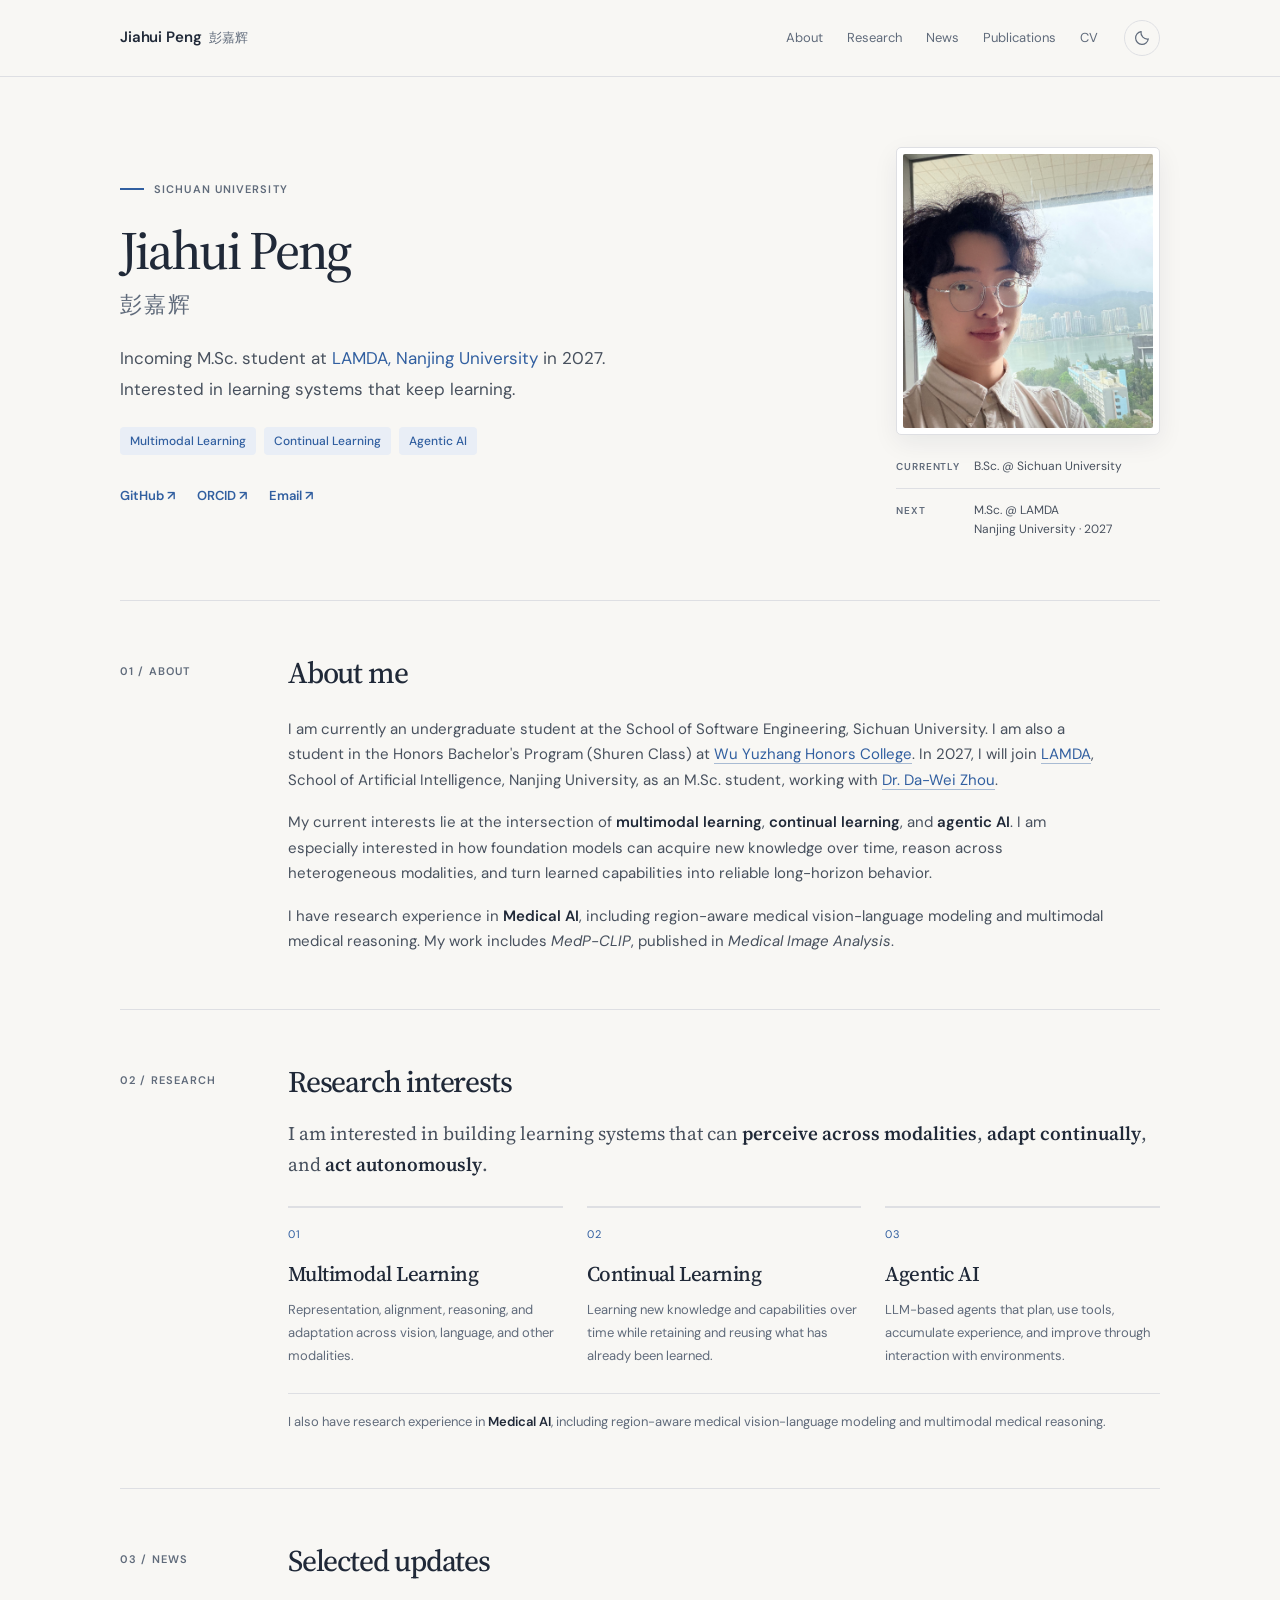
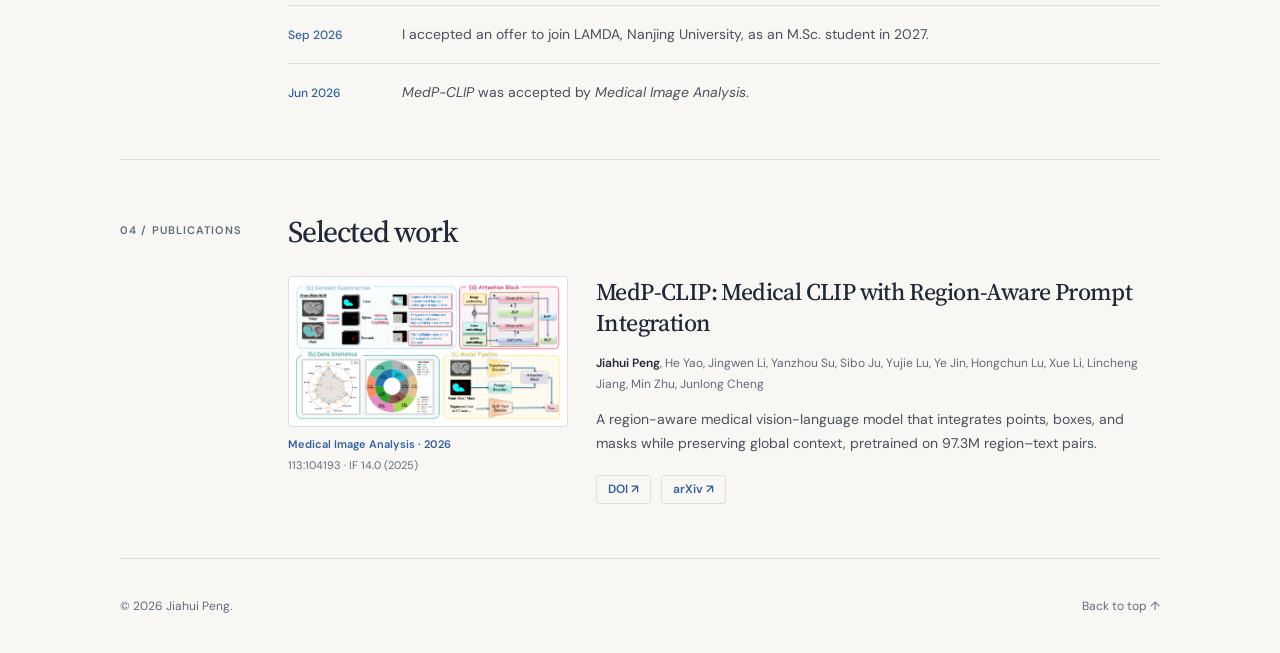
==== index.html @ 01989652 "Create academic homepage and CV" ====
<!doctype html>
<html lang="en">
<head>
  <meta charset="utf-8" />
  <meta name="viewport" content="width=device-width, initial-scale=1" />
  <meta name="description" content="Jiahui Peng — multimodal learning, continual learning, and agentic AI." />
  <meta name="theme-color" content="#f8f7f4" />
  <meta property="og:title" content="Jiahui Peng | 彭嘉辉" />
  <meta property="og:description" content="Multimodal Learning · Continual Learning · Agentic AI" />
  <meta property="og:type" content="website" />
  <meta property="og:url" content="https://jh-peng.github.io/" />
  <meta property="og:image" content="https://jh-peng.github.io/assets/ava.JPG" />
  <meta property="og:image:alt" content="Portrait of Jiahui Peng" />
  <link rel="canonical" href="https://jh-peng.github.io/" />
  <title>Jiahui Peng | 彭嘉辉</title>
  <link rel="icon" href="assets/favicon.svg" type="image/svg+xml" />
  <link rel="preconnect" href="https://fonts.googleapis.com" />
  <link rel="preconnect" href="https://fonts.gstatic.com" crossorigin />
  <link href="https://fonts.googleapis.com/css2?family=DM+Sans:wght@400;500;600;700&family=Source+Serif+4:opsz,wght@8..60,500;8..60,600&display=swap" rel="stylesheet" />
  <link rel="stylesheet" href="style.css" />
  <script src="script.js"></script>
</head>
<body>
  <a class="skip-link" href="#top">Skip to content</a>
  <header class="site-header">
    <div class="nav-wrap">
      <a class="brand" href="#top" aria-label="Jiahui Peng home">
        <span>Jiahui Peng <span class="brand-cn">彭嘉辉</span></span>
      </a>
      <button class="theme-toggle" type="button" aria-label="Switch to dark mode" aria-pressed="false" hidden>
        <svg class="icon-moon" viewBox="0 0 24 24" fill="none" stroke="currentColor" stroke-width="1.6" aria-hidden="true"><path d="M20.4 13.3A8.5 8.5 0 0 1 10.7 3.6a8.5 8.5 0 1 0 9.7 9.7Z" /></svg>
        <svg class="icon-sun" viewBox="0 0 24 24" fill="none" stroke="currentColor" stroke-width="1.6" aria-hidden="true"><circle cx="12" cy="12" r="4"/><path d="M12 2v2m0 16v2M2 12h2m16 0h2M4.9 4.9l1.4 1.4m11.4 11.4 1.4 1.4m0-14.2-1.4 1.4M6.3 17.7l-1.4 1.4"/></svg>
      </button>
      <nav class="nav" aria-label="Primary navigation">
        <a href="#about">About</a>
        <a href="#research">Research</a>
        <a href="#news">News</a>
        <a href="#publications">Publications</a>
        <a href="cv.html">CV</a>
      </nav>
    </div>
  </header>

  <main id="top" tabindex="-1">
    <section class="hero shell">
      <div class="hero-copy">
        <p class="eyebrow">Sichuan University</p>
        <h1>Jiahui Peng <span>彭嘉辉</span></h1>
        <p class="hero-lede">
          Incoming M.Sc. student at <a href="https://www.lamda.nju.edu.cn/" target="_blank" rel="noreferrer">LAMDA, Nanjing University</a> in 2027.<br />
          Interested in learning systems that keep learning.
        </p>
        <ul class="interest-tags" aria-label="Research interests">
          <li>Multimodal Learning</li>
          <li>Continual Learning</li>
          <li>Agentic AI</li>
        </ul>
        <div class="hero-links" aria-label="Profile links">
          <a href="https://github.com/jh-peng" target="_blank" rel="noreferrer">GitHub ↗</a>
          <a href="https://orcid.org/0009-0007-1012-2414" target="_blank" rel="noreferrer">ORCID ↗</a>
          <a href="mailto:jh.peng05@outlook.com">Email ↗</a>
        </div>
      </div>

      <aside class="identity-card" aria-label="Profile summary">
        <div class="portrait-frame">
          <img class="portrait" src="assets/ava.JPG" alt="Portrait of Jiahui Peng" title="Taken at S.H. Ho College, The Chinese University of Hong Kong." width="2316" height="3088" fetchpriority="high" />
        </div>
        <div class="identity-meta">
          <p class="identity-role">Currently</p>
          <p>B.Sc. @ Sichuan University</p>
          <div class="divider"></div>
          <p class="identity-role">Next</p>
          <p>M.Sc. @ LAMDA<br />Nanjing University · 2027</p>
        </div>
      </aside>
    </section>

    <section id="about" class="section shell two-col">
      <div class="section-kicker">01 / About</div>
      <div class="section-body prose">
        <h2>About me</h2>
        <p>
          I am currently an undergraduate student at the School of Software Engineering, Sichuan University.
          I am also a student in the Honors Bachelor's Program (Shuren Class) at
          <a href="https://www.scu.edu.cn/wyzxy/" target="_blank" rel="noreferrer">Wu Yuzhang Honors College</a>. In 2027,
          I will join <a href="https://www.lamda.nju.edu.cn/" target="_blank" rel="noreferrer">LAMDA</a>,
          School of Artificial Intelligence, Nanjing University, as an M.Sc. student, working with
          <a href="https://www.lamda.nju.edu.cn/zhoudw/" target="_blank" rel="noreferrer">Dr. Da-Wei Zhou</a>.
        </p>
        <p>
          My current interests lie at the intersection of <strong>multimodal learning</strong>,
          <strong>continual learning</strong>, and <strong>agentic AI</strong>. I am especially interested in
          how foundation models can acquire new knowledge over time, reason across heterogeneous modalities,
          and turn learned capabilities into reliable long-horizon behavior.
        </p>
        <p>
          I have research experience in <strong>Medical AI</strong>, including region-aware medical
          vision-language modeling and multimodal medical reasoning. My work includes <em>MedP-CLIP</em>,
          published in <em>Medical Image Analysis</em>.
        </p>
      </div>
    </section>

    <section id="research" class="section shell two-col">
      <div class="section-kicker">02 / Research</div>
      <div class="section-body">
        <h2>Research interests</h2>
        <p class="research-intro">
          I am interested in building learning systems that can <strong>perceive across modalities</strong>,
          <strong>adapt continually</strong>, and <strong>act autonomously</strong>.
        </p>
        <div class="research-grid">
          <article class="research-card">
            <span class="card-index">01</span>
            <h3>Multimodal Learning</h3>
            <p>Representation, alignment, reasoning, and adaptation across vision, language, and other modalities.</p>
          </article>
          <article class="research-card">
            <span class="card-index">02</span>
            <h3>Continual Learning</h3>
            <p>Learning new knowledge and capabilities over time while retaining and reusing what has already been learned.</p>
          </article>
          <article class="research-card">
            <span class="card-index">03</span>
            <h3>Agentic AI</h3>
            <p>LLM-based agents that plan, use tools, accumulate experience, and improve through interaction with environments.</p>
          </article>
        </div>
        <p class="research-note">
          I also have research experience in <strong>Medical AI</strong>, including region-aware medical
          vision-language modeling and multimodal medical reasoning.
        </p>
      </div>
    </section>

    <section id="news" class="section shell two-col">
      <div class="section-kicker">03 / News</div>
      <div class="section-body">
        <div class="section-title-row">
          <h2>Selected updates</h2>
        </div>
        <div class="timeline">
          <article class="timeline-item">
            <time datetime="2026-09">Sep 2026</time>
            <p>I accepted an offer to join LAMDA, Nanjing University, as an M.Sc. student in 2027.</p>
          </article>
          <article class="timeline-item">
            <time datetime="2026-06">Jun 2026</time>
            <p><em>MedP-CLIP</em> was accepted by <em>Medical Image Analysis</em>.</p>
          </article>
        </div>
      </div>
    </section>

    <section id="publications" class="section shell two-col publication-section">
      <div class="section-kicker">04 / Publications</div>
      <div class="section-body">
        <h2>Selected work</h2>
        <article class="publication-card">
          <figure class="pub-figure">
            <a class="pub-visual" href="assets/medp-clip-figure2.png" target="_blank" rel="noreferrer" aria-label="View MedP-CLIP Figure 2 at full size">
              <img src="assets/medp-clip-figure2.png" alt="MedP-CLIP Figure 2: dataset construction, data statistics, model pipeline, and attention block" width="2381" height="1226" loading="lazy" />
            </a>
            <figcaption>
              <span class="pub-venue">Medical Image Analysis · 2026</span>
              <span class="pub-metrics">113:104193 · IF 14.0 (2025)</span>
            </figcaption>
          </figure>
          <div class="pub-copy">
            <h3>MedP-CLIP: Medical CLIP with Region-Aware Prompt Integration</h3>
            <p class="authors"><strong>Jiahui Peng</strong>, He Yao, Jingwen Li, Yanzhou Su, Sibo Ju, Yujie Lu, Ye Jin, Hongchun Lu, Xue Li, Lincheng Jiang, Min Zhu, Junlong Cheng</p>
            <p class="pub-desc">
              A region-aware medical vision-language model that integrates points, boxes, and masks while preserving global context, pretrained on 97.3M region–text pairs.
            </p>
            <div class="pub-links">
              <a href="https://doi.org/10.1016/j.media.2026.104193" target="_blank" rel="noreferrer">DOI ↗</a>
              <a href="https://arxiv.org/abs/2604.11197" target="_blank" rel="noreferrer">arXiv ↗</a>
            </div>
          </div>
        </article>
      </div>
    </section>
  </main>

  <footer class="site-footer shell">
    <p>© <span id="year"></span> Jiahui Peng.</p>
    <a class="back-to-top" href="#top">Back to top ↑</a>
  </footer>
</body>
</html>
---- style.css ----
:root {
  color-scheme: light;
  --bg: #f8f7f4;
  --surface: #eeeff3;
  --ink: #202938;
  --body: #48515e;
  --muted: #606b7b;
  --line: #dedfe3;
  --accent: #315fa0;
  --accent-soft: #e9eef6;
  --portrait-border: #fff;
  --serif: "Source Serif 4", Georgia, serif;
  --sans: "DM Sans", -apple-system, BlinkMacSystemFont, "Segoe UI", sans-serif;
  --max: 1040px;
}

:root[data-theme="dark"] {
  color-scheme: dark;
  --bg: #171b24;
  --surface: #202736;
  --ink: #e8ebf2;
  --body: #bdc5d2;
  --muted: #a0adbf;
  --line: #333d4d;
  --accent: #9ebff2;
  --accent-soft: #24334a;
  --portrait-border: #333d4d;
}

* { box-sizing: border-box; }
html { scroll-behavior: auto; scroll-padding-top: 100px; }
body {
  margin: 0;
  background: var(--bg);
  color: var(--ink);
  font-family: var(--sans);
  font-size: 15px;
  line-height: 1.7;
  -webkit-font-smoothing: antialiased;
}
a { color: var(--accent); text-decoration-color: color-mix(in srgb, var(--accent) 40%, transparent); text-underline-offset: 4px; }
a:hover { text-decoration-color: var(--accent); }
button { font: inherit; }
[hidden] { display: none !important; }
.shell { width: min(calc(100% - 64px), var(--max)); margin: 0 auto; }
.skip-link { position: fixed; left: 20px; top: -100px; z-index: 50; padding: 10px 16px; background: var(--bg); border: 1px solid var(--accent); }
.skip-link:focus { top: 12px; }

.site-header {
  position: sticky;
  top: 0;
  z-index: 20;
  background: color-mix(in srgb, var(--bg) 94%, transparent);
  backdrop-filter: blur(16px);
  border-bottom: 1px solid var(--line);
}
.nav-wrap {
  width: min(calc(100% - 64px), var(--max));
  min-height: 76px;
  margin: 0 auto;
  display: flex;
  align-items: center;
  gap: 26px;
}
.brand { display: inline-flex; align-items: center; gap: 11px; color: var(--ink); text-decoration: none; font-weight: 600; letter-spacing: -.01em; margin-right: auto; }
.brand-cn { color: var(--muted); font-size: 13px; font-weight: 500; margin-left: 4px; }
.nav { display: flex; gap: 24px; font-size: 13px; order: 1; }
.nav a { position: relative; text-decoration: none; color: var(--muted); padding: 8px 0; }
.nav a:hover, .nav a[aria-current] { color: var(--accent); }
.nav a[aria-current]::after { content: ""; position: absolute; bottom: 2px; left: 0; right: 0; height: 2px; background: var(--accent); }
.theme-toggle { order: 2; width: 36px; height: 36px; display: grid; place-items: center; flex-shrink: 0; border: 1px solid var(--line); border-radius: 50%; color: var(--muted); background: transparent; cursor: pointer; }
.theme-toggle:hover { color: var(--accent); background: var(--accent-soft); }
.theme-toggle svg { width: 18px; height: 18px; }
.icon-sun, [data-theme="dark"] .icon-moon { display: none; }
[data-theme="dark"] .icon-sun { display: block; }

.hero {
  padding: 70px 0 60px;
  display: grid;
  grid-template-columns: minmax(0, 1fr) 264px;
  gap: clamp(40px, 7vw, 92px);
  align-items: center;
  border-bottom: 1px solid var(--line);
}
.eyebrow, .section-kicker, .pub-venue, .identity-role { font-size: 11px; font-weight: 600; letter-spacing: .1em; text-transform: uppercase; color: var(--muted); }
.eyebrow { display: flex; align-items: center; gap: 10px; margin: 0 0 22px; }
.eyebrow::before { content: ""; width: 24px; height: 2px; background: var(--accent); flex-shrink: 0; }
.hero h1, .section-body h2 { font-family: var(--serif); font-weight: 500; letter-spacing: -.04em; }
.hero h1 { margin: 0 0 26px; font-size: clamp(40px, 5vw, 54px); line-height: 1.12; }
.hero h1 span { display: block; color: var(--muted); font-size: 22px; letter-spacing: .1em; margin-top: 12px; font-family: var(--sans); font-weight: 400; }
.hero-lede { margin: 0; font-size: 17px; line-height: 1.8; color: var(--body); }
.hero-lede a { text-decoration: none; }
.interest-tags { display: flex; flex-wrap: wrap; gap: 8px; padding: 0; margin: 22px 0 0; list-style: none; }
.interest-tags li { padding: 4px 10px; color: var(--accent); background: var(--accent-soft); border-radius: 4px; font-size: 12px; font-weight: 500; }
.hero-links { display: flex; gap: 22px; flex-wrap: wrap; margin-top: 30px; font-size: 13px; }
.hero-links a, .pub-links a { font-weight: 600; text-decoration: none; }
.hero-links a:hover, .pub-links a:hover { text-decoration: underline; }
.portrait-frame { padding: 6px; background: var(--portrait-border); border: 1px solid var(--line); border-radius: 5px; box-shadow: 0 8px 26px rgb(16 32 55 / 7%); }
.portrait { display: block; width: 100%; height: 274px; object-fit: cover; object-position: 50% 78%; border-radius: 2px; }
.identity-meta { margin-top: 22px; color: var(--body); font-size: 12px; line-height: 1.6; display: grid; grid-template-columns: 62px minmax(0, 1fr); gap: 5px 16px; }
.identity-meta p { margin: 0; }
.identity-role { font-size: 10px; letter-spacing: .09em; grid-column: 1; padding-top: 2px; }
.identity-meta > p:not(.identity-role) { grid-column: 2; }
.divider { height: 1px; background: var(--line); margin: 7px 0; grid-column: 1 / -1; }

.section { padding: 54px 0; display: grid; grid-template-columns: 132px minmax(0, 1fr); gap: 36px; border-bottom: 1px solid var(--line); }
.section-kicker { padding-top: 7px; }
.section-body h2 { font-size: 30px; line-height: 1.2; margin: 0 0 26px; }
.prose { max-width: 820px; }
.prose p { margin: 0 0 17px; font-size: 15px; color: var(--body); }
.prose p:last-child { margin-bottom: 0; }
.prose strong { color: var(--ink); font-weight: 600; }
.research-intro { margin: -8px 0 26px; color: var(--body); font-family: var(--serif); font-size: 19px; line-height: 1.65; }
.research-intro strong { color: var(--ink); font-weight: 600; }
.research-grid { display: grid; grid-template-columns: repeat(3, minmax(0, 1fr)); gap: 24px; }
.research-card { padding-top: 17px; border-top: 2px solid var(--line); }
.card-index { display: block; margin-bottom: 16px; color: var(--accent); font-size: 11px; letter-spacing: .08em; }
.research-card h3 { font-family: var(--serif); font-weight: 500; font-size: 21px; line-height: 1.3; margin: 0 0 12px; letter-spacing: -.025em; }
.research-card p { margin: 0; color: var(--muted); font-size: 13px; line-height: 1.75; }
.research-note { margin: 26px 0 0; padding-top: 17px; border-top: 1px solid var(--line); color: var(--muted); font-size: 13px; }
.research-note strong { color: var(--ink); font-weight: 600; }
.timeline { border-top: 1px solid var(--line); }
.timeline-item { display: grid; grid-template-columns: 90px 1fr; gap: 24px; padding: 17px 0; border-bottom: 1px solid var(--line); }
.timeline-item:last-child { border-bottom: 0; padding-bottom: 0; }
.timeline-item time { font-size: 12px; font-weight: 500; color: var(--accent); padding-top: 2px; }
.timeline-item p { margin: 0; font-size: 14px; color: var(--body); }
.publication-card { display: grid; grid-template-columns: 280px minmax(0, 1fr); gap: 28px; }
.pub-figure { margin: 0; align-self: start; }
.pub-visual { display: block; padding: 6px; background: #fff; border: 1px solid var(--line); border-radius: 3px; }
.pub-visual:hover { border-color: var(--accent); }
.pub-visual img { display: block; width: 100%; height: auto; }
.pub-figure figcaption { margin-top: 9px; font-size: 11px; color: var(--muted); line-height: 1.6; }
.pub-venue { display: block; font-size: 11px; letter-spacing: 0; text-transform: none; color: var(--accent); }
.pub-metrics { display: block; margin-top: 3px; }
.pub-copy h3 { font-family: var(--serif); font-weight: 500; font-size: 24px; line-height: 1.3; letter-spacing: -.025em; margin: 0 0 14px; }
.authors { color: var(--muted); font-size: 12px; line-height: 1.8; margin: 0; }
.authors strong { color: var(--ink); font-weight: 600; }
.pub-desc { color: var(--body); font-size: 14px; margin: 12px 0 0; }
.pub-links { display: flex; gap: 10px; margin-top: 20px; font-size: 12px; }
.pub-links a { border: 1px solid var(--line); padding: 3px 11px; border-radius: 3px; }
.pub-links a:hover { background: var(--accent-soft); text-decoration: none; border-color: var(--accent); }
.site-footer { min-height: 94px; display: flex; justify-content: space-between; align-items: center; gap: 24px; color: var(--muted); font-size: 12px; }
.back-to-top { color: var(--muted); text-decoration: none; }
.back-to-top:hover { color: var(--accent); }
a:focus-visible, button:focus-visible { outline: 2px solid var(--accent); outline-offset: 5px; }
main:focus { outline: none; }
::selection { background: var(--accent); color: var(--bg); }

.cv-header { padding: 58px 0 40px; border-bottom: 1px solid var(--line); }
.cv-header .eyebrow { gap: 8px; margin-bottom: 18px; }
.cv-header h1 { margin: 0; font-family: var(--serif); font-size: clamp(36px, 4vw, 46px); font-weight: 500; line-height: 1.2; letter-spacing: -.04em; }
.cv-toc { display: flex; gap: 22px; margin-top: 22px; font-size: 13px; }
.cv-toc a { text-decoration: none; }
.cv-toc a:hover { text-decoration: underline; }
.cv-entries { border-top: 1px solid var(--line); }
.cv-entry { display: grid; grid-template-columns: 56px minmax(0, 1fr) 152px; column-gap: 20px; row-gap: 8px; padding: 24px 0; border-bottom: 1px solid var(--line); }
.cv-logo { display: block; width: 56px; height: 56px; object-fit: contain; padding: 3px; background: #fff; border-radius: 4px; }
.cv-entry-copy { min-width: 0; }
.cv-entry:last-child { border-bottom: 0; padding-bottom: 0; }
.cv-entry h3 { margin: 0 0 4px; font-family: var(--serif); font-weight: 500; font-size: 23px; line-height: 1.3; letter-spacing: -.025em; }
.cv-entry p { margin: 0; }
.cv-school { color: var(--muted); font-size: 14px; }
.cv-degree { color: var(--body); font-size: 14px; padding-top: 10px; }
.cv-status { display: inline-block; margin-left: 8px; padding: 1px 7px; border-radius: 3px; background: var(--accent-soft); color: var(--accent); font-size: 10px; vertical-align: 1px; }
.cv-detail { color: var(--muted); font-size: 13px; padding-top: 6px; }
.cv-academic { color: var(--body); font-size: 13px; padding-top: 10px; }
.cv-academic strong { color: var(--ink); font-weight: 600; }
.cv-academic span { padding: 0 6px; color: var(--muted); }
.cv-date { text-align: right; color: var(--accent); font-size: 12px; padding-top: 4px; }
.cv-honors { border-top: 1px solid var(--line); }
.cv-honor { display: grid; grid-template-columns: 72px minmax(0, 1fr); gap: 24px; padding: 17px 0; border-bottom: 1px solid var(--line); }
.cv-honor:last-child { border-bottom: 0; padding-bottom: 0; }
.cv-honor time { color: var(--accent); font-size: 11px; padding-top: 3px; text-transform: uppercase; white-space: nowrap; }
.cv-honor p { margin: 0; color: var(--body); font-size: 14px; }

@media (max-width: 900px) {
  .brand-cn { display: none; }
  .nav-wrap { gap: 20px; }
  .nav { gap: 20px; }
  .hero { grid-template-columns: minmax(0, 1fr) 224px; gap: 36px; padding: 52px 0; }
  .portrait { height: 240px; }
  .hero-lede { font-size: 15px; }
  .identity-meta { grid-template-columns: 62px minmax(0, 1fr); gap: 5px 12px; }
  .section { grid-template-columns: 105px minmax(0, 1fr); gap: 24px; padding: 44px 0; }
  .research-grid { gap: 18px; }
  .research-card h3 { font-size: 19px; }
  .publication-card { grid-template-columns: 1fr; gap: 24px; }
  .pub-figure { width: 100%; max-width: 480px; }
}

@media (max-width: 680px) {
  html { scroll-padding-top: 130px; }
  .shell, .nav-wrap { width: calc(100% - 40px); }
  .nav-wrap { flex-wrap: wrap; gap: 8px 16px; padding: 12px 0 8px; }
  .brand { font-size: 14px; }
  .brand-cn { display: inline; font-size: 12px; }
  .theme-toggle { order: 0; width: 32px; height: 32px; }
  .nav { order: 1; width: 100%; justify-content: space-between; gap: 12px; font-size: 12px; }
  .hero { grid-template-columns: minmax(0, 1fr) 166px; gap: 26px; padding: 40px 0; align-items: start; }
  .hero h1 { font-size: 35px; }
  .hero h1 span { font-size: 19px; }
  .eyebrow { line-height: 1.7; font-size: 10px; margin-bottom: 16px; gap: 8px; }
  .eyebrow::before { width: 16px; }
  .hero-lede { font-size: 14px; }
  .interest-tags { gap: 6px; margin-top: 18px; }
  .interest-tags li { font-size: 11px; }
  .hero-links { gap: 16px; margin-top: 22px; }
  .portrait { height: 184px; }
  .identity-meta { margin-top: 16px; grid-template-columns: 1fr; font-size: 11px; }
  .identity-role, .identity-meta > p:not(.identity-role) { grid-column: 1; }
  .divider { margin: 5px 0; }
  .section { grid-template-columns: 1fr; gap: 14px; padding: 36px 0; }
  .section-kicker { padding-top: 0; font-size: 10px; }
  .section-body h2 { font-size: 28px; margin-bottom: 22px; }
  .research-card h3 { font-size: 20px; }
  .publication-card { gap: 20px; }
  .pub-copy h3 { font-size: 22px; }
  .cv-header { padding: 38px 0 30px; }
  .cv-entry { grid-template-columns: 48px minmax(0, 1fr) 114px; column-gap: 16px; }
  .cv-logo { width: 48px; height: 48px; }
  .cv-entry h3 { font-size: 22px; }
}

@media (max-width: 480px) {
  .hero { display: flex; flex-direction: column; gap: 32px; }
  .hero h1 { font-size: 42px; margin-bottom: 22px; }
  .hero h1 span { font-size: 20px; }
  .hero-lede { font-size: 15px; }
  .identity-card { display: grid; grid-template-columns: 152px minmax(0, 1fr); gap: 22px; align-items: center; width: 100%; }
  .portrait { height: 172px; }
  .identity-meta { margin-top: 0; font-size: 12px; }
  .research-grid { grid-template-columns: 1fr; gap: 22px; }
  .research-card { display: grid; grid-template-columns: 26px minmax(0, 1fr); column-gap: 12px; }
  .card-index { grid-row: 1 / 3; padding-top: 3px; margin: 0; }
  .research-card h3, .research-card p { grid-column: 2; }
  .research-card h3 { margin-bottom: 8px; }
  .timeline-item { grid-template-columns: 68px minmax(0, 1fr); gap: 16px; }
  .publication-card { grid-template-columns: 1fr; gap: 22px; }
  .pub-copy h3 { font-size: 24px; }
  .site-footer { min-height: 84px; font-size: 11px; gap: 12px; }
  .cv-entry { grid-template-columns: 44px minmax(0, 1fr); column-gap: 14px; }
  .cv-logo { width: 44px; height: 44px; }
  .cv-date { grid-column: 2; text-align: left; padding-top: 0; }
}

@media (max-width: 360px) {
  .shell, .nav-wrap { width: calc(100% - 32px); }
  .brand-cn { display: none; }
  .hero h1 { font-size: 38px; }
  .identity-card { grid-template-columns: 126px minmax(0, 1fr); gap: 16px; }
  .portrait { height: 154px; }
}
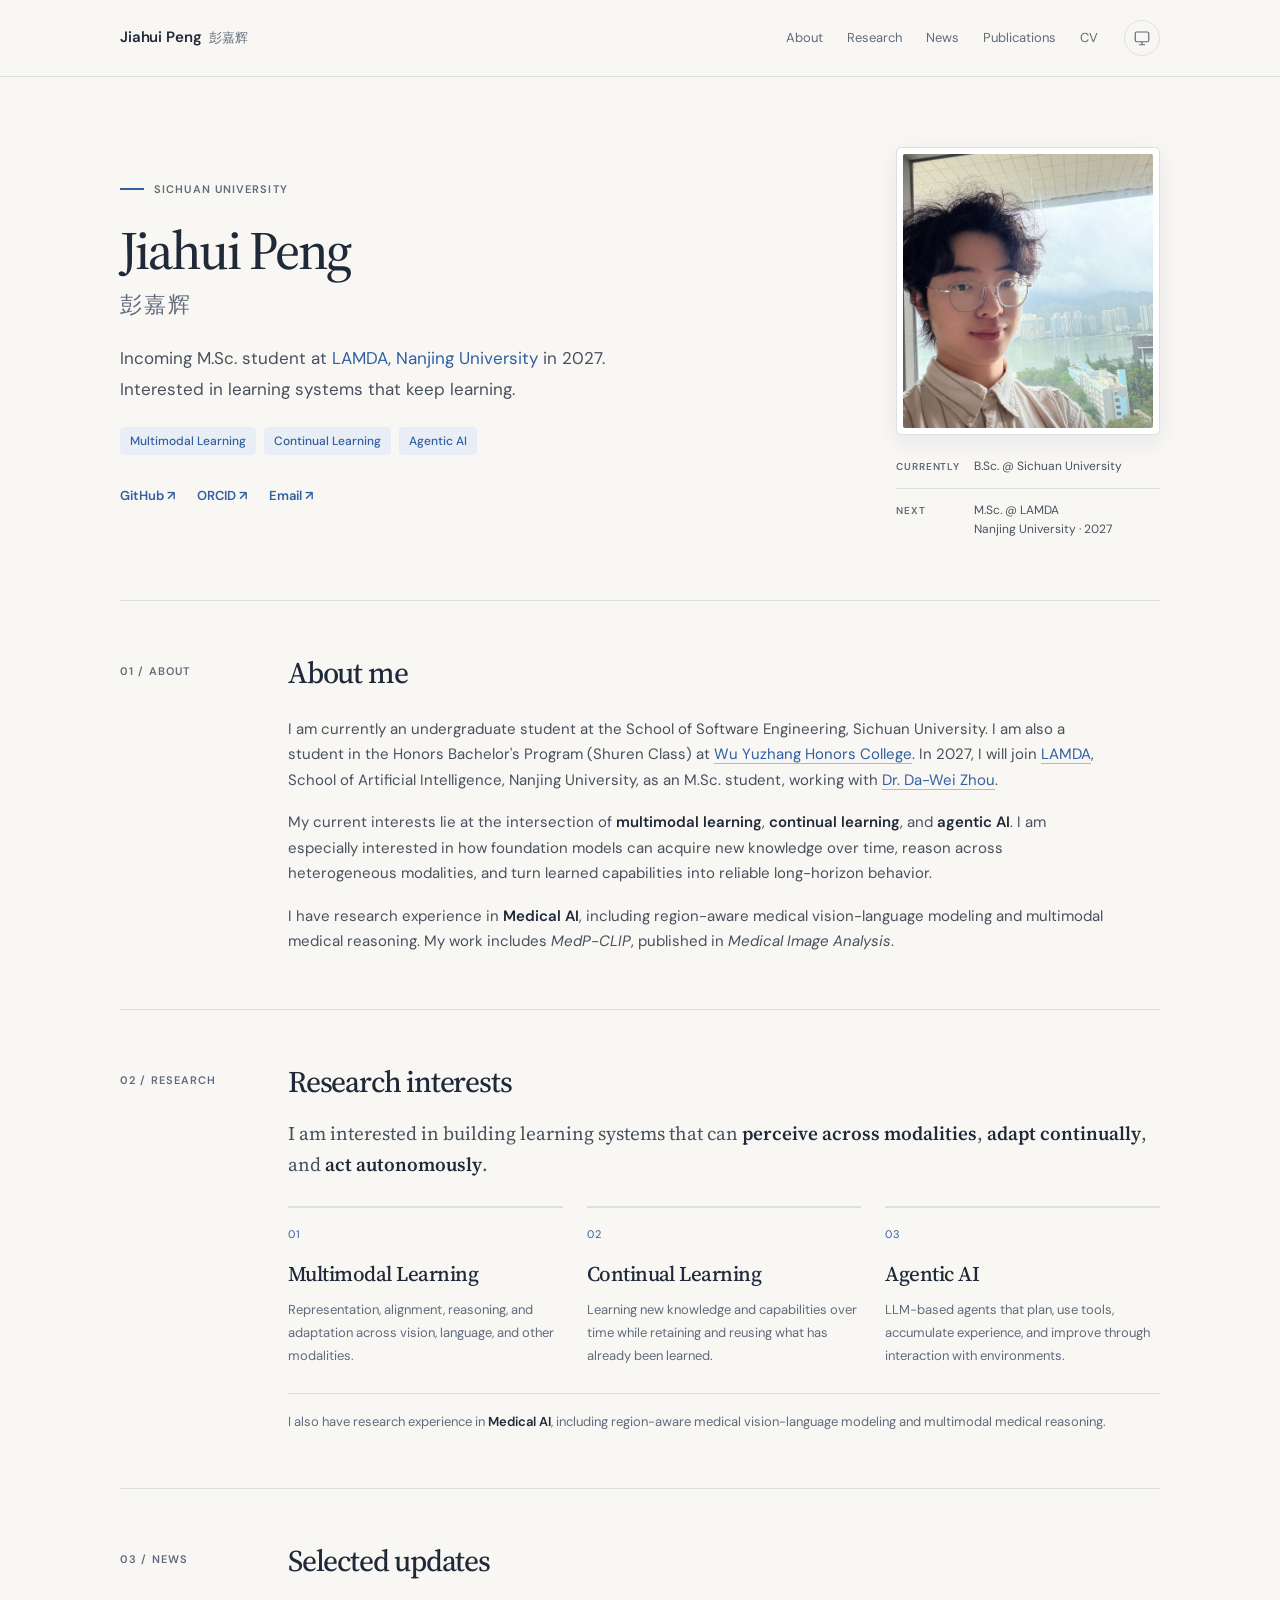
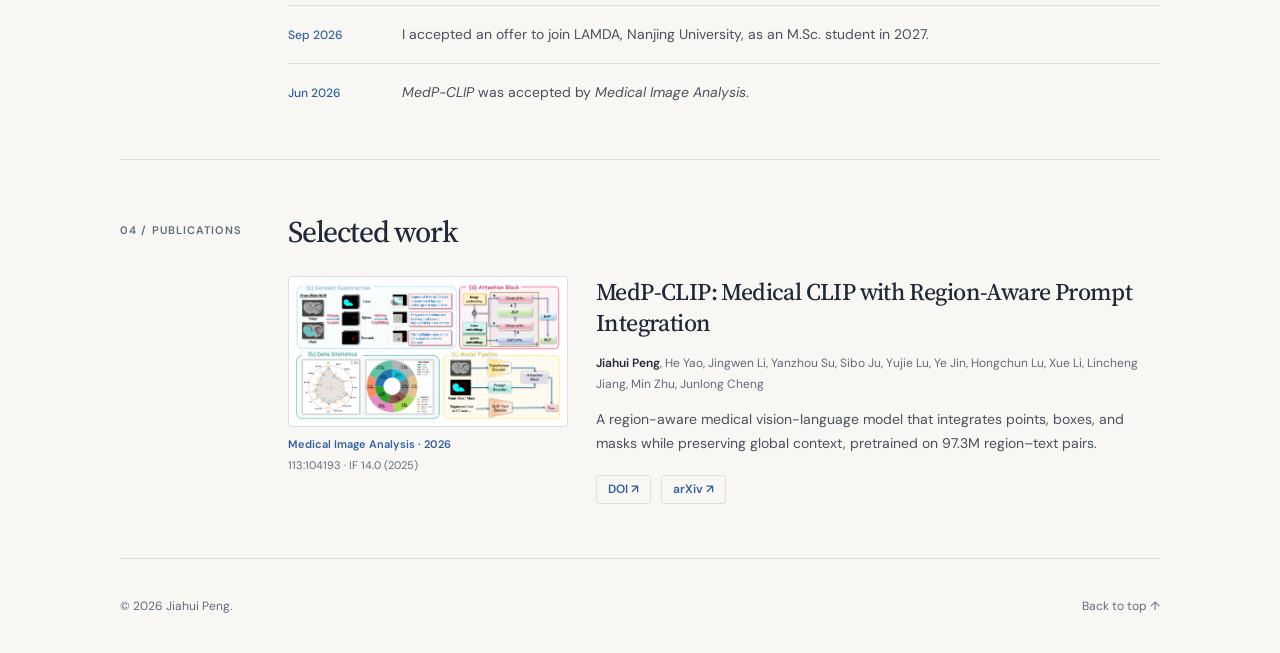
==== commit 6c03f60a: "Follow system theme and prevent duplicate darkening" ====
--- a/index.html
+++ b/index.html
@@ -4,7 +4,10 @@
   <meta charset="utf-8" />
   <meta name="viewport" content="width=device-width, initial-scale=1" />
   <meta name="description" content="Jiahui Peng — multimodal learning, continual learning, and agentic AI." />
-  <meta name="theme-color" content="#f8f7f4" />
+  <meta name="color-scheme" content="dark light" />
+  <meta name="darkreader-lock" />
+  <meta name="theme-color" content="#171b24" />
+  <script src="script.js"></script>
   <meta property="og:title" content="Jiahui Peng | 彭嘉辉" />
   <meta property="og:description" content="Multimodal Learning · Continual Learning · Agentic AI" />
   <meta property="og:type" content="website" />
@@ -18,7 +21,6 @@
   <link rel="preconnect" href="https://fonts.gstatic.com" crossorigin />
   <link href="https://fonts.googleapis.com/css2?family=DM+Sans:wght@400;500;600;700&family=Source+Serif+4:opsz,wght@8..60,500;8..60,600&display=swap" rel="stylesheet" />
   <link rel="stylesheet" href="style.css" />
-  <script src="script.js"></script>
 </head>
 <body>
   <a class="skip-link" href="#top">Skip to content</a>
@@ -27,7 +29,8 @@
       <a class="brand" href="#top" aria-label="Jiahui Peng home">
         <span>Jiahui Peng <span class="brand-cn">彭嘉辉</span></span>
       </a>
-      <button class="theme-toggle" type="button" aria-label="Switch to dark mode" aria-pressed="false" hidden>
+      <button class="theme-toggle" type="button" aria-label="Theme: System. Switch to light mode" hidden>
+        <svg class="icon-system" viewBox="0 0 24 24" fill="none" stroke="currentColor" stroke-width="1.6" aria-hidden="true"><rect x="3" y="4" width="18" height="13" rx="2"/><path d="M8 21h8m-4-4v4"/></svg>
         <svg class="icon-moon" viewBox="0 0 24 24" fill="none" stroke="currentColor" stroke-width="1.6" aria-hidden="true"><path d="M20.4 13.3A8.5 8.5 0 0 1 10.7 3.6a8.5 8.5 0 1 0 9.7 9.7Z" /></svg>
         <svg class="icon-sun" viewBox="0 0 24 24" fill="none" stroke="currentColor" stroke-width="1.6" aria-hidden="true"><circle cx="12" cy="12" r="4"/><path d="M12 2v2m0 16v2M2 12h2m16 0h2M4.9 4.9l1.4 1.4m11.4 11.4 1.4 1.4m0-14.2-1.4 1.4M6.3 17.7l-1.4 1.4"/></svg>
       </button>
--- a/style.css
+++ b/style.css
@@ -1,5 +1,21 @@
 :root {
-  color-scheme: light;
+  color-scheme: only dark;
+  --bg: #171b24;
+  --surface: #202736;
+  --ink: #e8ebf2;
+  --body: #bdc5d2;
+  --muted: #a0adbf;
+  --line: #333d4d;
+  --accent: #9ebff2;
+  --accent-soft: #24334a;
+  --portrait-border: #333d4d;
+  --serif: "Source Serif 4", Georgia, serif;
+  --sans: "DM Sans", -apple-system, BlinkMacSystemFont, "Segoe UI", sans-serif;
+  --max: 1040px;
+}
+
+:root[data-theme="light"] {
+  color-scheme: only light;
   --bg: #f8f7f4;
   --surface: #eeeff3;
   --ink: #202938;
@@ -9,22 +25,21 @@
   --accent: #315fa0;
   --accent-soft: #e9eef6;
   --portrait-border: #fff;
-  --serif: "Source Serif 4", Georgia, serif;
-  --sans: "DM Sans", -apple-system, BlinkMacSystemFont, "Segoe UI", sans-serif;
-  --max: 1040px;
-}
-
-:root[data-theme="dark"] {
-  color-scheme: dark;
-  --bg: #171b24;
-  --surface: #202736;
-  --ink: #e8ebf2;
-  --body: #bdc5d2;
-  --muted: #a0adbf;
-  --line: #333d4d;
-  --accent: #9ebff2;
-  --accent-soft: #24334a;
-  --portrait-border: #333d4d;
+}
+
+@media (prefers-color-scheme: light) {
+  :root:not([data-theme]) {
+    color-scheme: only light;
+    --bg: #f8f7f4;
+    --surface: #eeeff3;
+    --ink: #202938;
+    --body: #48515e;
+    --muted: #606b7b;
+    --line: #dedfe3;
+    --accent: #315fa0;
+    --accent-soft: #e9eef6;
+    --portrait-border: #fff;
+  }
 }
 
 * { box-sizing: border-box; }
@@ -71,8 +86,10 @@
 .theme-toggle { order: 2; width: 36px; height: 36px; display: grid; place-items: center; flex-shrink: 0; border: 1px solid var(--line); border-radius: 50%; color: var(--muted); background: transparent; cursor: pointer; }
 .theme-toggle:hover { color: var(--accent); background: var(--accent-soft); }
 .theme-toggle svg { width: 18px; height: 18px; }
-.icon-sun, [data-theme="dark"] .icon-moon { display: none; }
-[data-theme="dark"] .icon-sun { display: block; }
+.theme-toggle svg { display: none; }
+[data-theme-preference="system"] .icon-system,
+[data-theme-preference="light"] .icon-moon,
+[data-theme-preference="dark"] .icon-sun { display: block; }
 
 .hero {
   padding: 70px 0 60px;
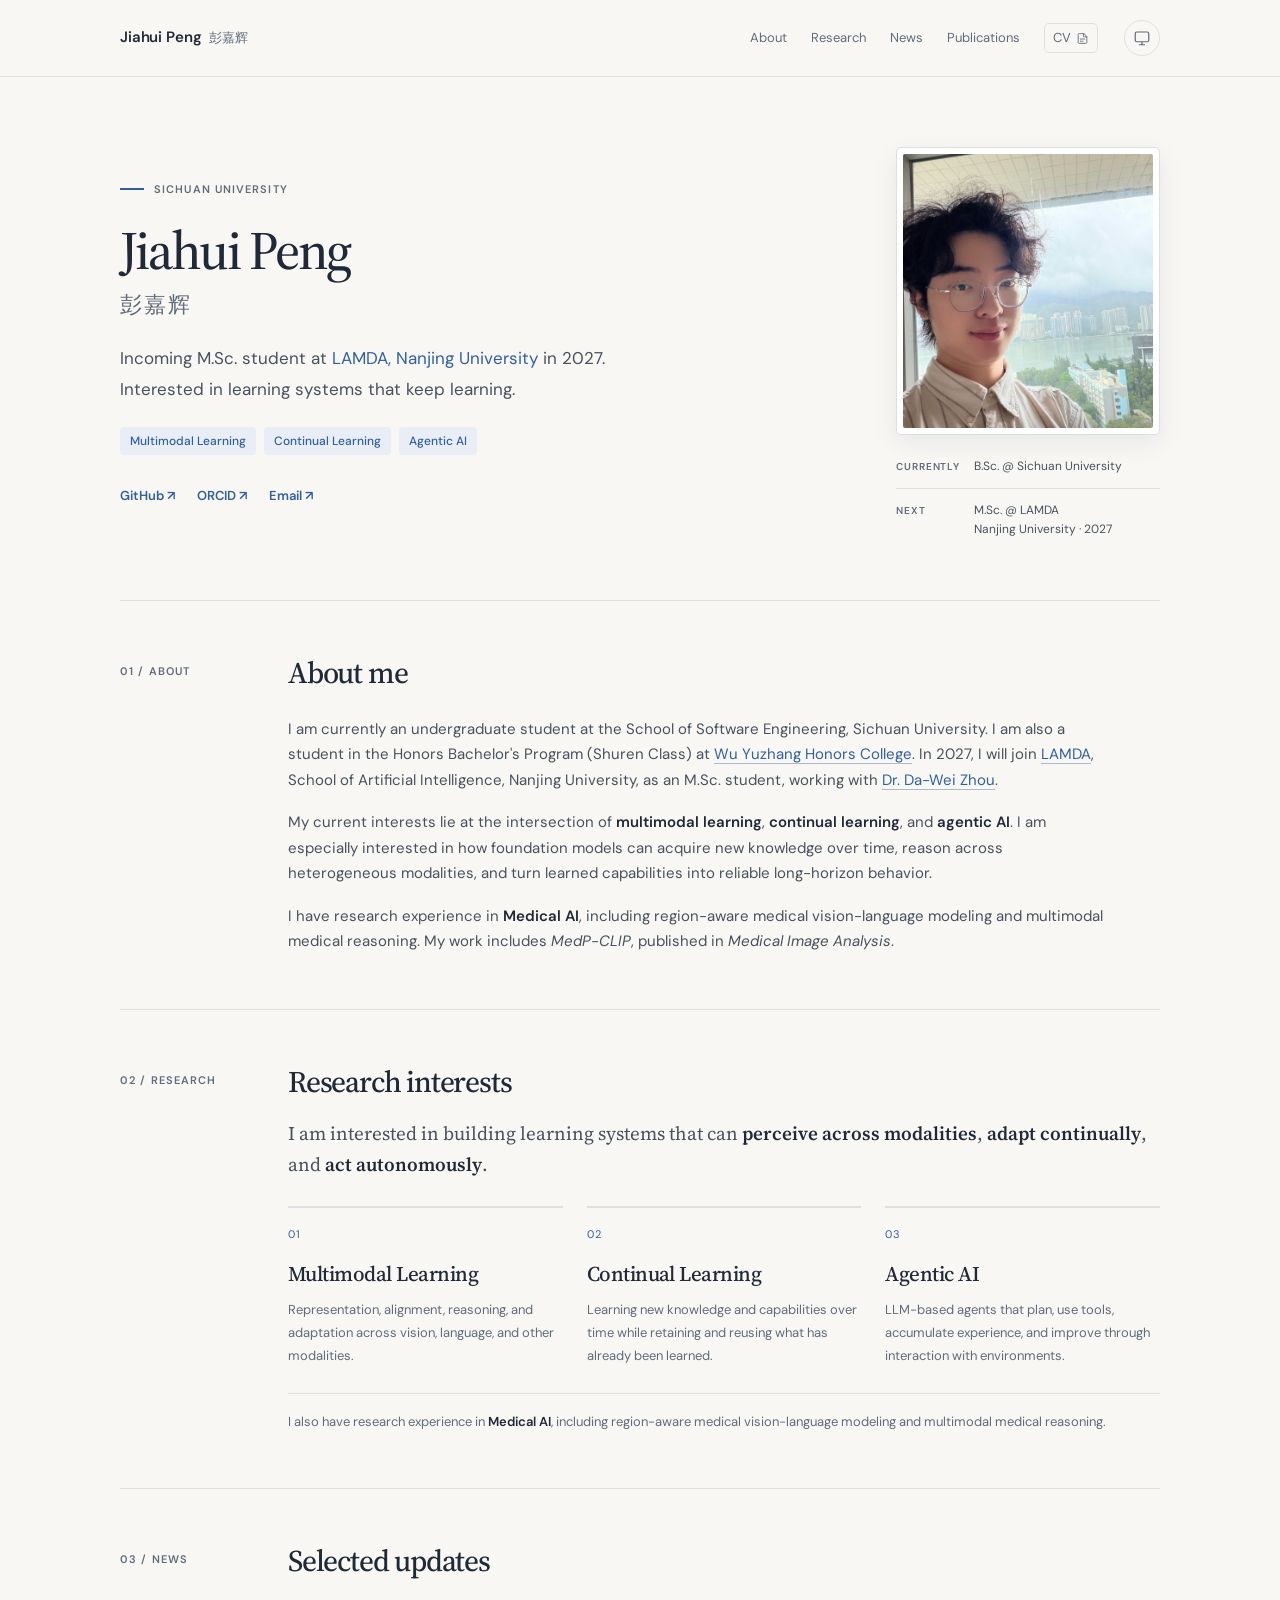
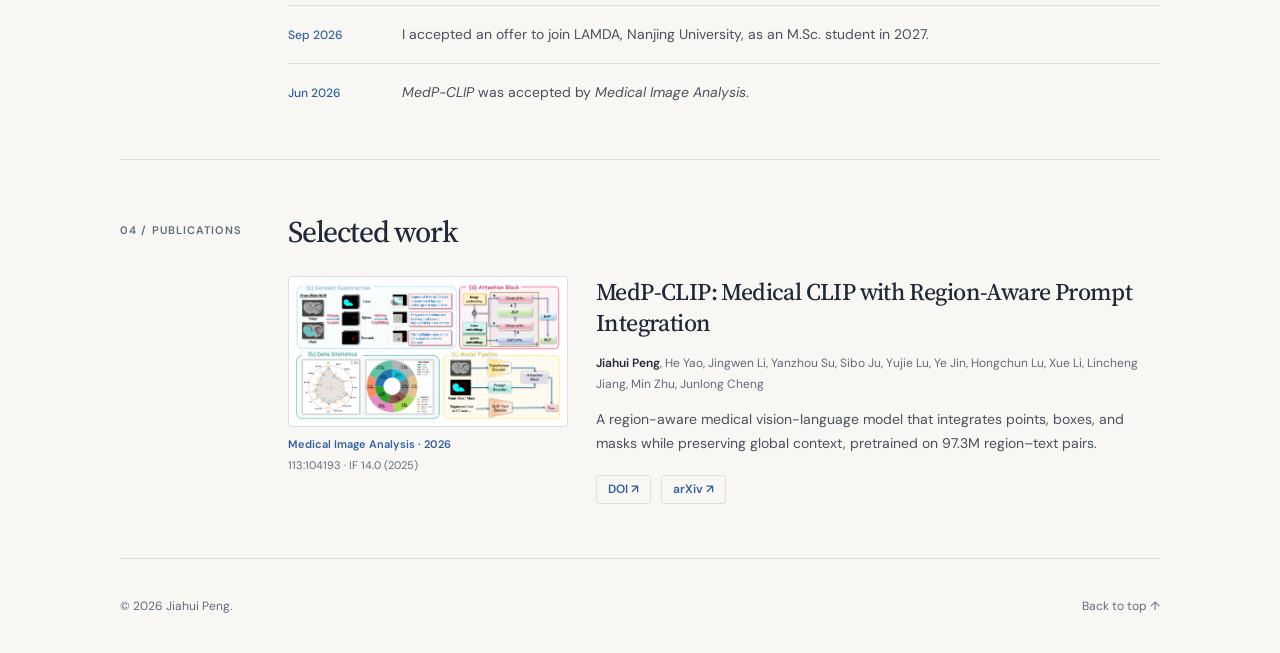
==== commit 6994579a: "Distinguish CV page in navigation" ====
--- a/index.html
+++ b/index.html
@@ -39,7 +39,7 @@
         <a href="#research">Research</a>
         <a href="#news">News</a>
         <a href="#publications">Publications</a>
-        <a href="cv.html">CV</a>
+        <a class="nav-page" href="cv.html" aria-label="CV (separate page)" title="Open CV page">CV <svg viewBox="0 0 24 24" fill="none" stroke="currentColor" stroke-width="1.6" stroke-linecap="round" stroke-linejoin="round" aria-hidden="true"><path d="M14 3H6a2 2 0 0 0-2 2v14a2 2 0 0 0 2 2h12a2 2 0 0 0 2-2V9Z"/><path d="M14 3v6h6M8 13h8M8 17h5"/></svg></a>
       </nav>
     </div>
   </header>
--- a/style.css
+++ b/style.css
@@ -83,13 +83,17 @@
 .nav a { position: relative; text-decoration: none; color: var(--muted); padding: 8px 0; }
 .nav a:hover, .nav a[aria-current] { color: var(--accent); }
 .nav a[aria-current]::after { content: ""; position: absolute; bottom: 2px; left: 0; right: 0; height: 2px; background: var(--accent); }
+.nav .nav-page { display: inline-flex; align-items: center; align-self: center; gap: 5px; padding: 3px 8px; border: 1px solid var(--line); border-radius: 5px; }
+.nav-page svg { width: 13px; height: 13px; flex-shrink: 0; }
+.nav .nav-page:hover, .nav .nav-page[aria-current] { border-color: var(--accent); background: var(--accent-soft); }
+.nav .nav-page[aria-current]::after { content: none; }
 .theme-toggle { order: 2; width: 36px; height: 36px; display: grid; place-items: center; flex-shrink: 0; border: 1px solid var(--line); border-radius: 50%; color: var(--muted); background: transparent; cursor: pointer; }
 .theme-toggle:hover { color: var(--accent); background: var(--accent-soft); }
 .theme-toggle svg { width: 18px; height: 18px; }
 .theme-toggle svg { display: none; }
 [data-theme-preference="system"] .icon-system,
-[data-theme-preference="light"] .icon-moon,
-[data-theme-preference="dark"] .icon-sun { display: block; }
+[data-theme-preference="light"] .icon-sun,
+[data-theme-preference="dark"] .icon-moon { display: block; }
 
 .hero {
   padding: 70px 0 60px;
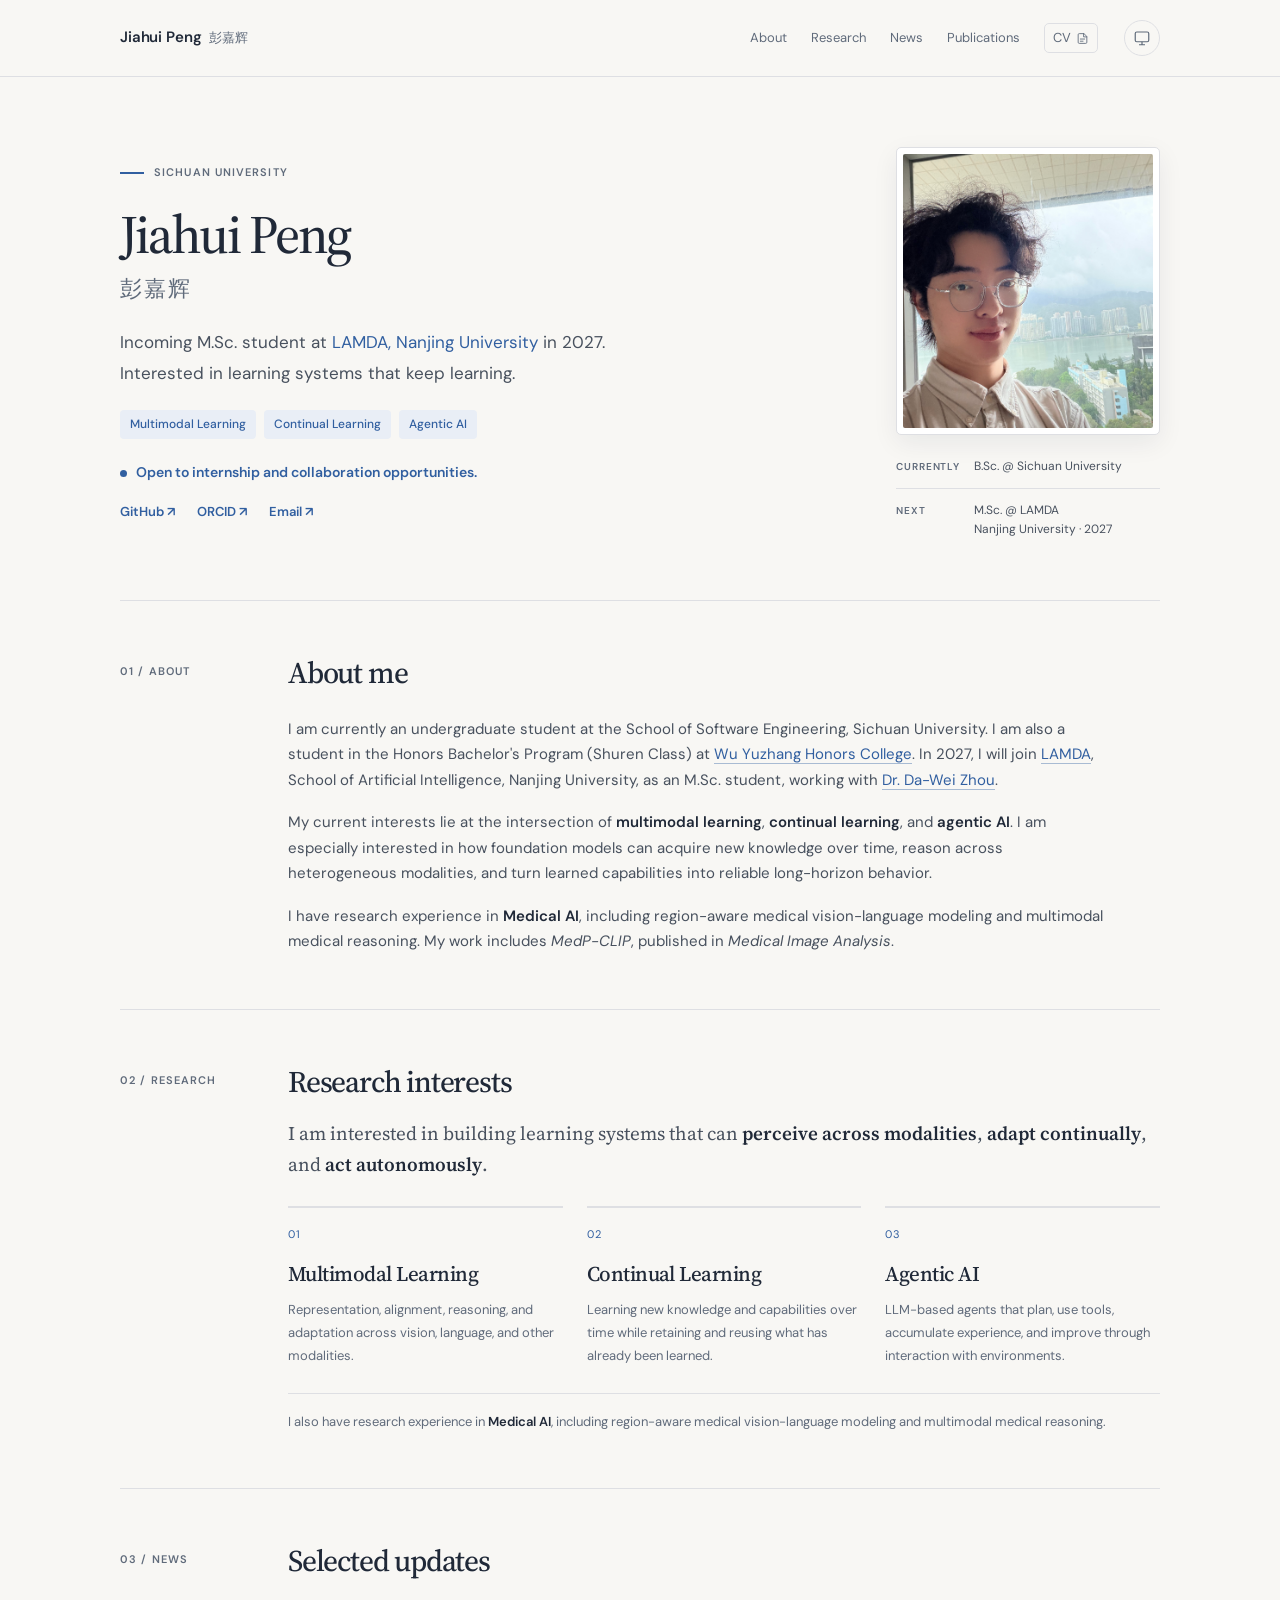
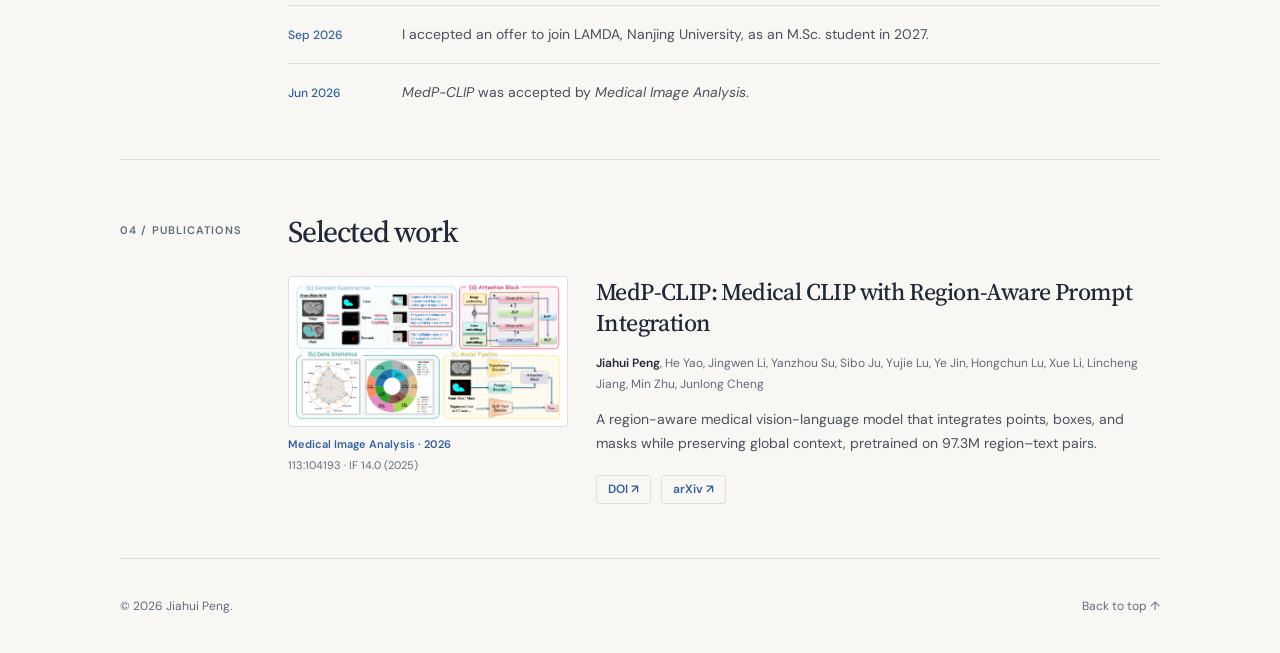
==== commit 72a9501d: "Highlight internship and collaboration availability" ====
--- a/index.html
+++ b/index.html
@@ -58,6 +58,7 @@
           <li>Continual Learning</li>
           <li>Agentic AI</li>
         </ul>
+        <p class="opportunity-note"><span class="opportunity-dot" aria-hidden="true"></span>Open to internship and collaboration opportunities.</p>
         <div class="hero-links" aria-label="Profile links">
           <a href="https://github.com/jh-peng" target="_blank" rel="noreferrer">GitHub ↗</a>
           <a href="https://orcid.org/0009-0007-1012-2414" target="_blank" rel="noreferrer">ORCID ↗</a>
--- a/style.css
+++ b/style.css
@@ -113,6 +113,9 @@
 .hero-lede a { text-decoration: none; }
 .interest-tags { display: flex; flex-wrap: wrap; gap: 8px; padding: 0; margin: 22px 0 0; list-style: none; }
 .interest-tags li { padding: 4px 10px; color: var(--accent); background: var(--accent-soft); border-radius: 4px; font-size: 12px; font-weight: 500; }
+.opportunity-note { display: flex; align-items: baseline; gap: 9px; margin: 22px 0 0; color: var(--accent); font-size: 14px; font-weight: 600; line-height: 1.6; }
+.opportunity-dot { width: 7px; height: 7px; flex-shrink: 0; border-radius: 50%; background: currentColor; }
+.opportunity-note + .hero-links { margin-top: 18px; }
 .hero-links { display: flex; gap: 22px; flex-wrap: wrap; margin-top: 30px; font-size: 13px; }
 .hero-links a, .pub-links a { font-weight: 600; text-decoration: none; }
 .hero-links a:hover, .pub-links a:hover { text-decoration: underline; }
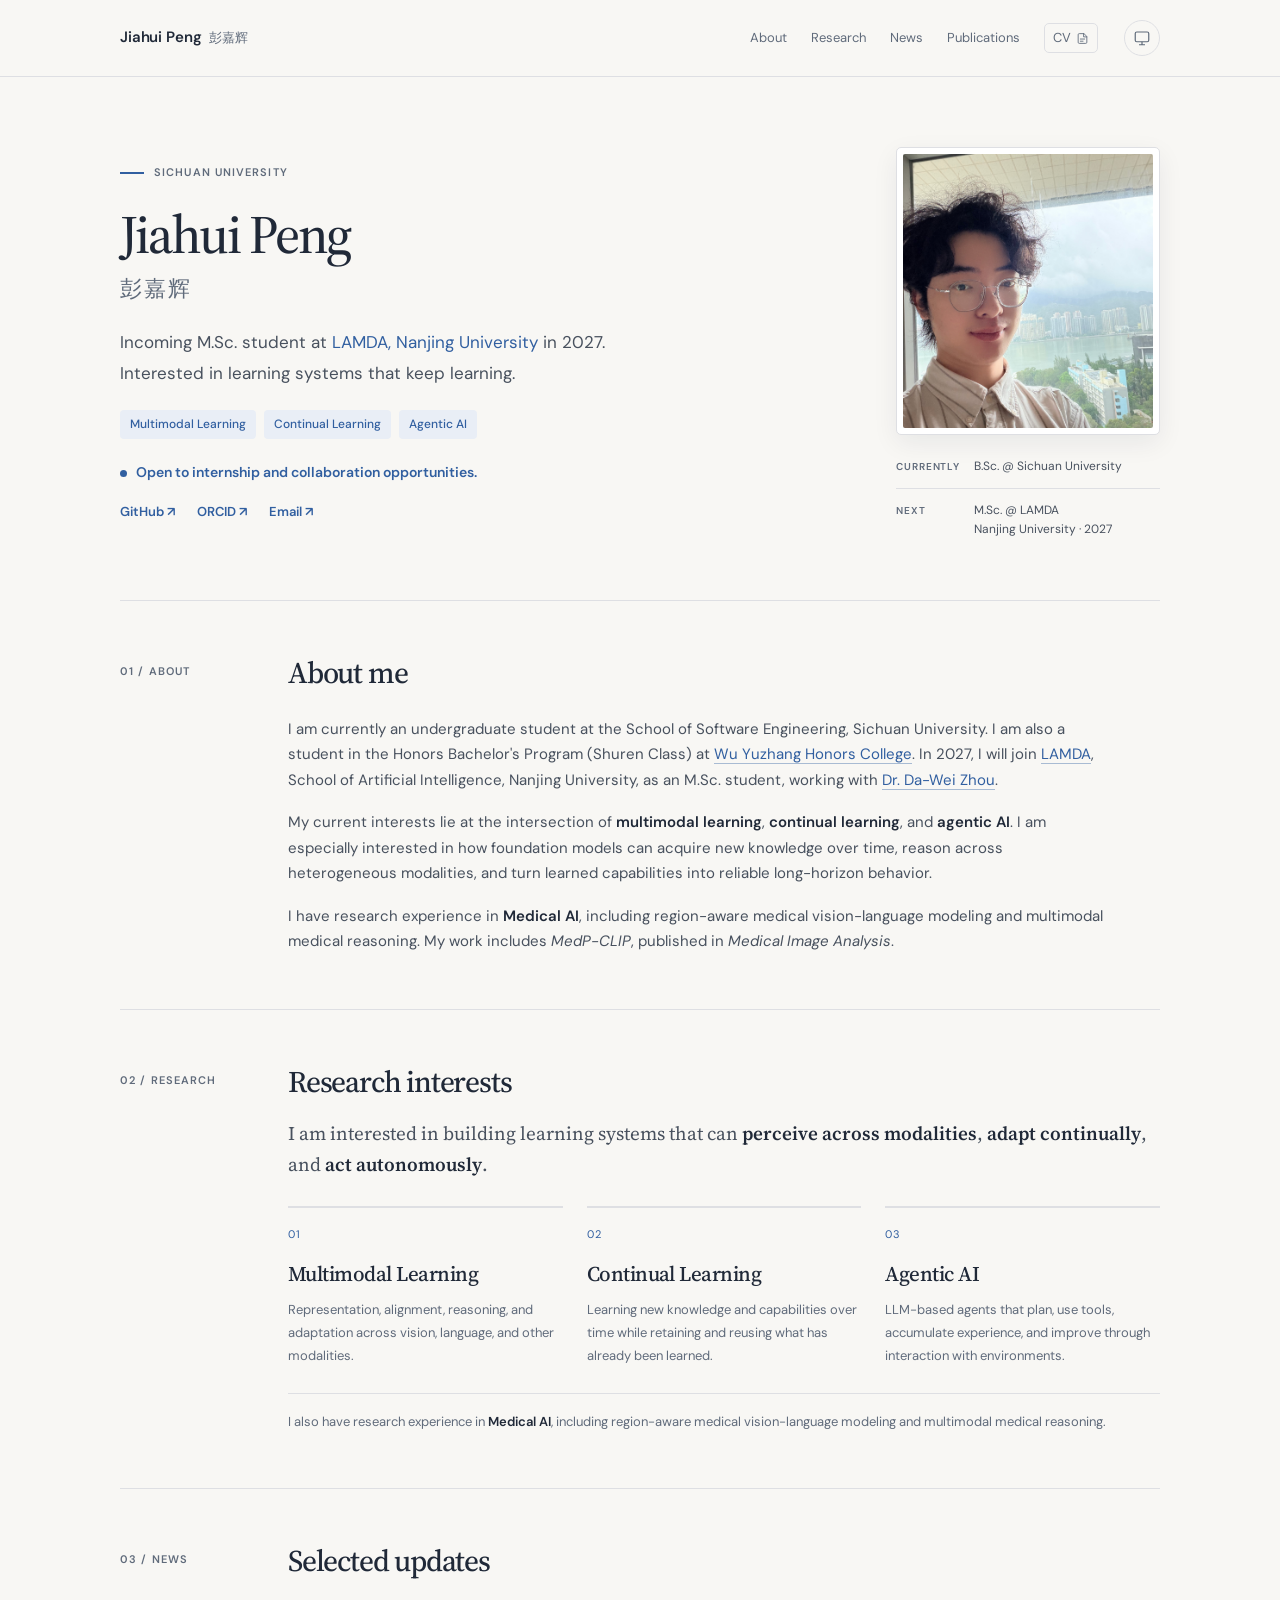
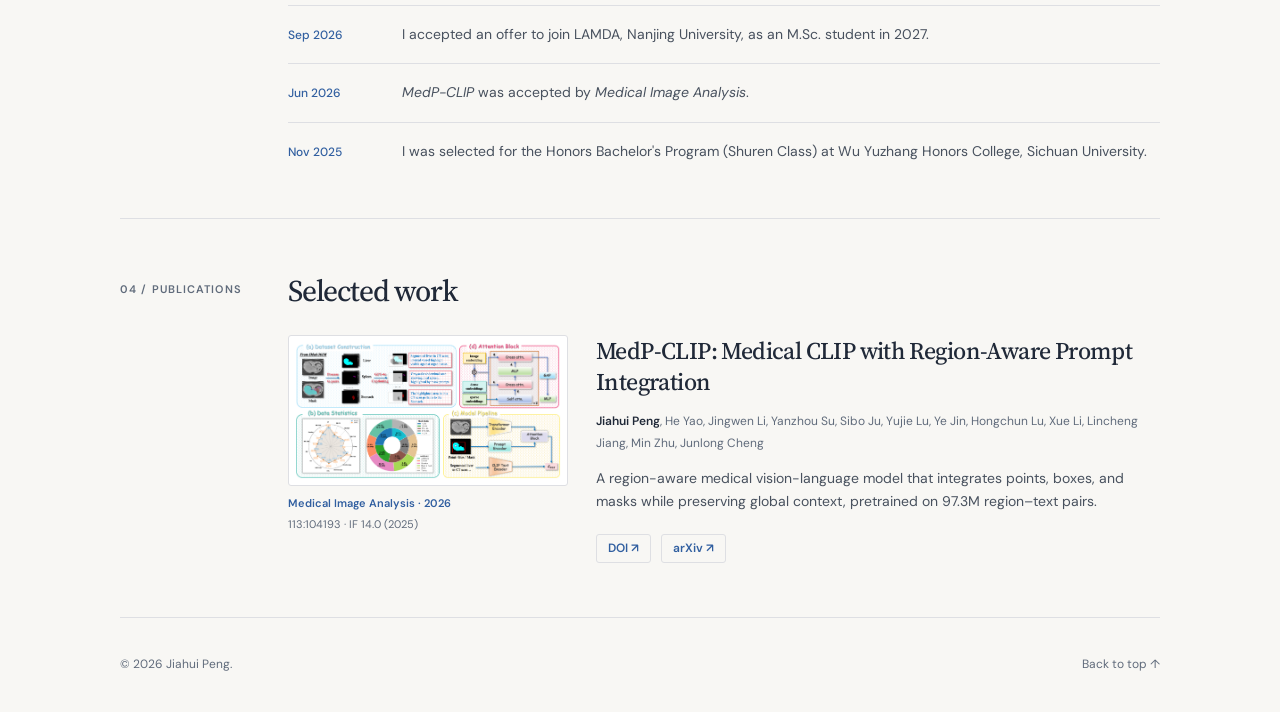
==== commit ced31f17: "Add Shuren honors program selection to news" ====
--- a/index.html
+++ b/index.html
@@ -153,6 +153,10 @@
             <time datetime="2026-06">Jun 2026</time>
             <p><em>MedP-CLIP</em> was accepted by <em>Medical Image Analysis</em>.</p>
           </article>
+          <article class="timeline-item">
+            <time datetime="2025-11">Nov 2025</time>
+            <p>I was selected for the Honors Bachelor's Program (Shuren Class) at Wu Yuzhang Honors College, Sichuan University.</p>
+          </article>
         </div>
       </div>
     </section>
